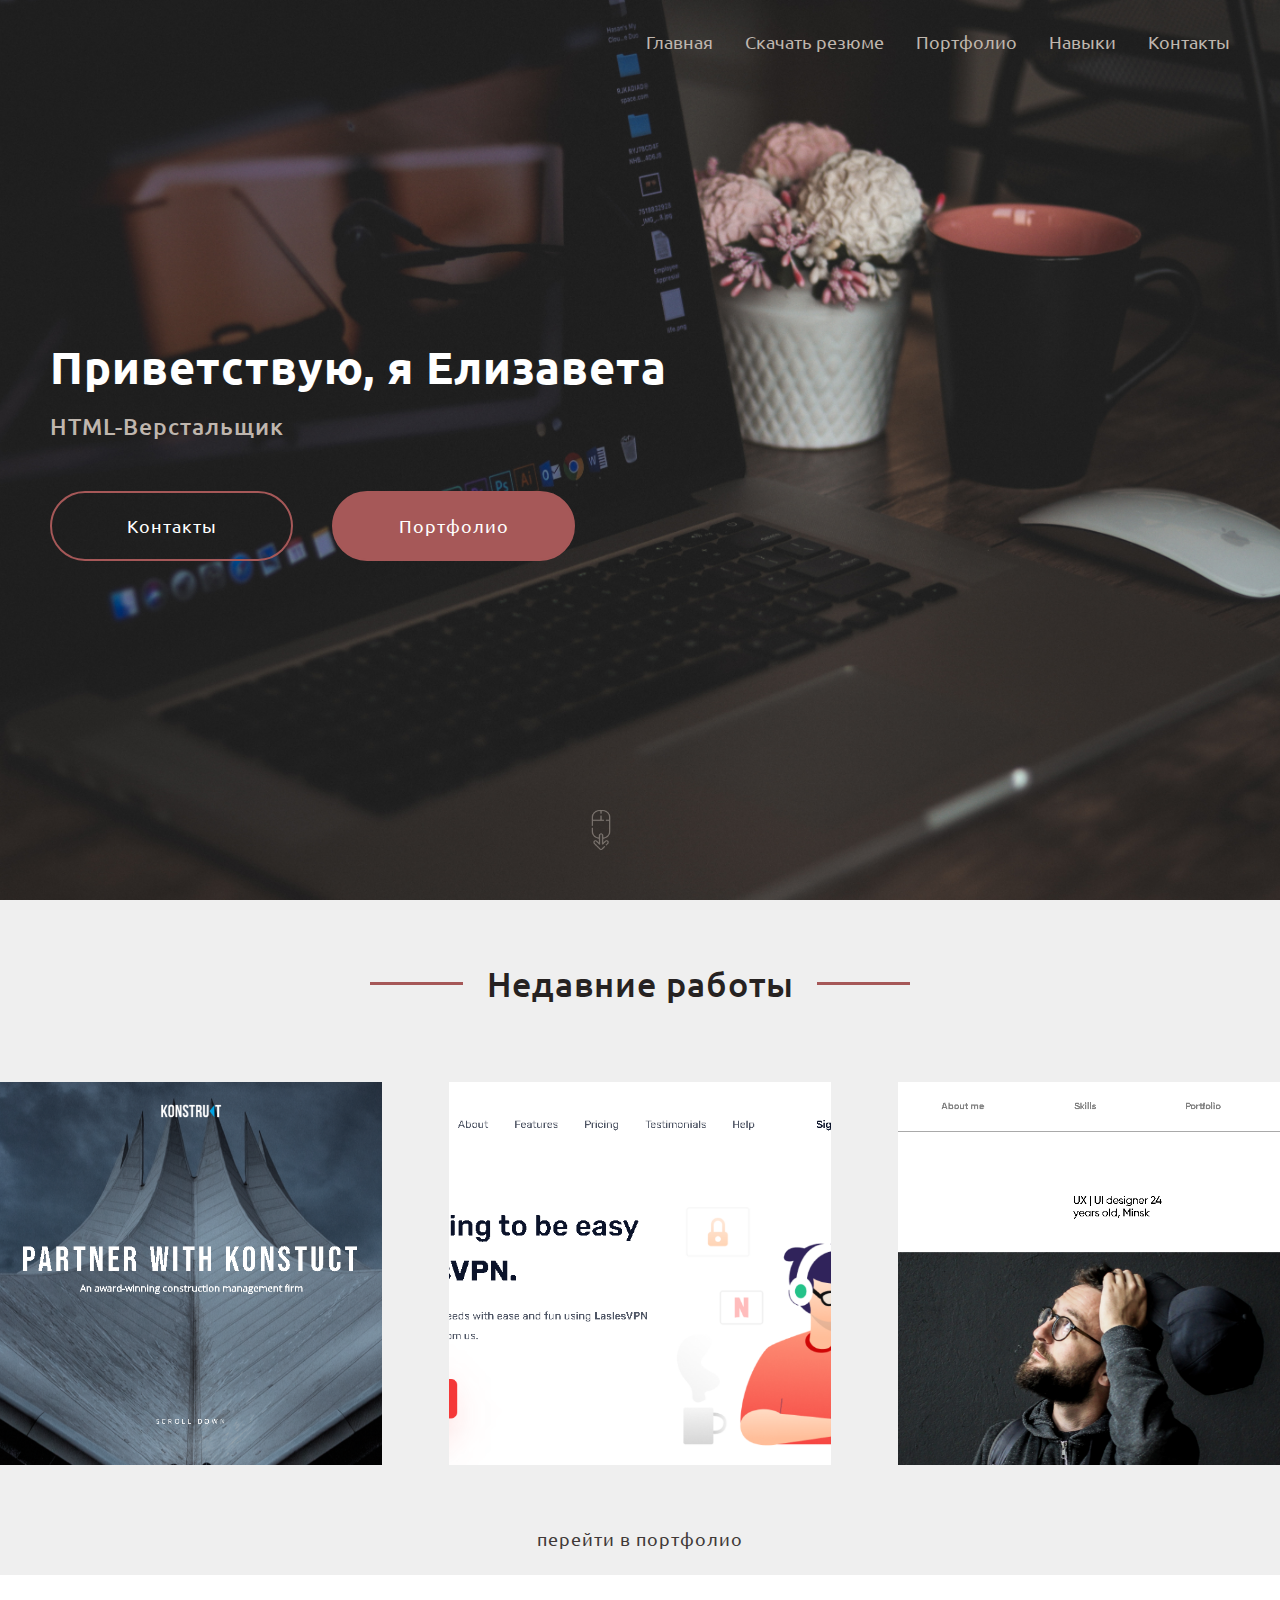
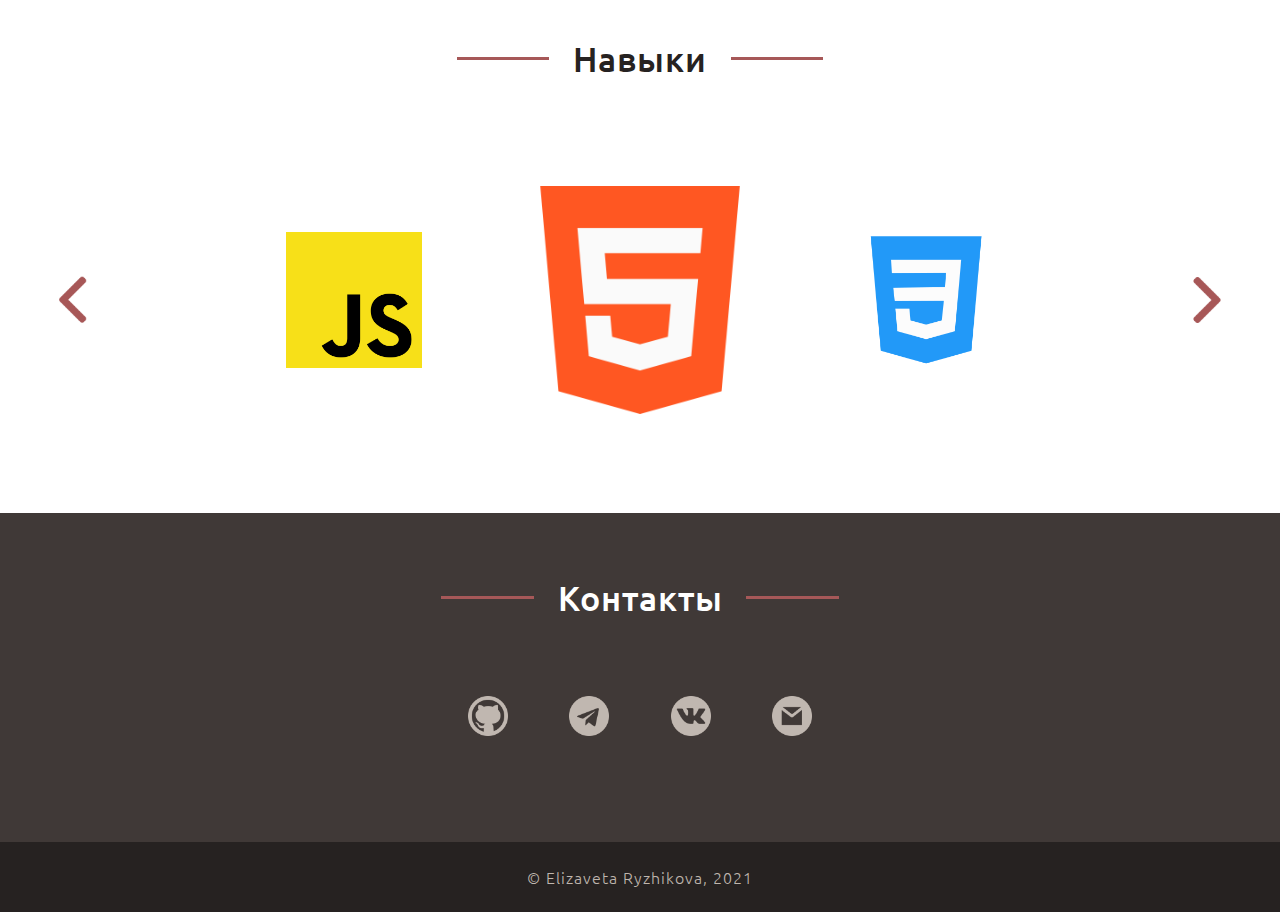
==== index.html @ 0649293a "Update index.html" ====
<!DOCTYPE html>
<html lang="en">

<head>
	<meta charset="UTF-8">
	<meta http-equiv="X-UA-Compatible" content="IE=edge">
	<meta name="viewport" content="width=device-width, initial-scale=1.0">

	<link rel="preconnect" href="https://fonts.googleapis.com">
	<link rel="preconnect" href="https://fonts.gstatic.com" crossorigin>
	<link href="https://fonts.googleapis.com/css2?family=Ubuntu:wght@300;400;500;700&display=swap" rel="stylesheet">
	<link rel="stylesheet" href="css/style.css">

	<title>Elizaveta Ryzhikova</title>
</head>

<body>

	<!-- header -->
	<header class="header">
		<div class="container">
			<div class="header__body">
				<div class="header__nav">
					<a href="#main" class="header__link">Главная</a>
					<a href="#" class="header__link">Скачать резюме</a>
					<a href="#" class="header__link">Портфолио</a>
					<a href="#skills" class="header__link">Навыки</a>
					<a href="#contact" class="header__link">Контакты</a>
				</div>
				<div class="header__burger">
					<span></span>
				</div>
			</div>
		</div>
	</header>

	<!-- main section -->
	<section class="main" id="main">
		<div class="container">
			<div class="main__body">
				<h1 class="main__title">Приветствую, я Елизавета</h1>
				<p class="main__subtitle">HTML-Верстальщик</p>
				<div class="main__buttons">
					<a href="#contact" class="main__contact-button main__button">Контакты</a>
					<a href="portfolio.html" class="main__portfolio-button main__button">Портфолио</a>
				</div>
				<a href="#works" class="main__scroll-down"><img src="img/icon/scroll.png" alt="scroll down"></a>
			</div>
		</div>
	</section>

	<!-- recent works -->
	<section class="works" id="works">
		<div class="works__body">
			<h2 class="works__title title">Недавние работы</h2>
			<div class="works__list">
				<a href="#" class="works__project"></a>
				<a href="#" class="works__project"></a>
				<a href="#" class="works__project"></a>
			</div>
			<a href="#" class="works__more">перейти в портфолио</a>
		</div>
	</section>

	<!-- my skills -->
	<section class="skills" id="skills">
		<div class="container">
			<div class="skills__body">
				<h2 class="skills__title title">Навыки</h2>
				<div class="skills__slider slider" id="slider">
					<img src="img/icon/arrow.png" alt="prev slide" class="slider__prev">
					<div class="slider__body">
						<img src="img/icon/js.png" class="slider__prev-slide">
						<img src="img/icon/html.png" class="slider__main-slide">
						<img src="img/icon/css.png" class="slider__next-slide">
					</div>
					<img src="img/icon/arrow.png" alt="next slide" class="slider__next">
				</div>
			</div>
		</div>
	</section>
	
	<!-- footer -->
	<footer class="footer">
		<!-- contact info -->
		<div class="footer__contact contact" id="contact">
			<div class="container">
				<div class="contact__body">
					<h2 class="contact__title title">Контакты</h2>
					<div class="contact__list">
						<a href="https://github.com/jelsey1967" class="contact__link"><img src="img/icon/github.png"
								alt="github"></a>
						<a href="#" class="contact__link"><img src="img/icon/telegram.png" alt="telegram"></a>
						<a href="https://vk.com/drunk.rabbit" class="contact__link"><img src="img/icon/vk-social-logotype.png"
								alt="vkontacte"></a>
						<a href="email: jelsey1967@gmail.com" class="contact__link"><img src="img/icon/gmail.png"
								alt="gmail"></a>
					</div>
				</div>
			</div>
		</div>
		<p class="footer__copyright">© Elizaveta Ryzhikova, 2021</p>
	</footer>

	<script src="script.js"></script>
</body>

</html>
---- css/style.css ----
*,
*::before,
*::after {
  margin: 0;
  padding: 0;
  text-decoration: none;
  list-style: none;
  border: none;
  outline: none;
  -webkit-box-sizing: border-box;
          box-sizing: border-box;
  font-family: "Ubuntu", sans-serif;
}

.container {
  max-width: 1180px;
  margin: 0 auto;
  height: 100%;
}

@media (max-width: 1190px) {
  .container {
    padding: 0 20px;
  }
}

.title {
  display: inline-block;
  color: #262221;
  font-weight: 500;
  font-size: calc(20px + 16 * ((100vw - 320px) / (1440 - 320)));
  letter-spacing: 1px;
  position: relative;
  height: 46px;
  margin-bottom: calc(40px + 40 * ((100vw - 320px) / (1440 - 320)));
}

.title::before {
  content: "";
  position: absolute;
  top: calc(13px + 8.5 * ((100vw - 320px) / (1440 - 320)));
  left: calc(-65px - 60 * ((100vw - 320px) / (1440 - 320)));
  width: calc(50px + 50 * ((100vw - 320px) / (1440 - 320)));
  height: 3px;
  background-color: #a65858;
}

.title::after {
  content: "";
  position: absolute;
  top: calc(13px + 8.5 * ((100vw - 320px) / (1440 - 320)));
  right: calc(-65px - 60 * ((100vw - 320px) / (1440 - 320)));
  width: calc(50px + 50 * ((100vw - 320px) / (1440 - 320)));
  height: 3px;
  background-color: #a65858;
}

.header {
  width: 100%;
  height: 84px;
  background-color: transparent;
  position: absolute;
  top: 0;
  left: 0;
  z-index: 10;
}

.header__body {
  width: 100%;
  height: 100%;
  display: -webkit-box;
  display: -ms-flexbox;
  display: flex;
  -webkit-box-pack: end;
      -ms-flex-pack: end;
          justify-content: flex-end;
  -webkit-box-align: center;
      -ms-flex-align: center;
          align-items: center;
}

.header__link {
  font-size: 18px;
  font-weight: 400;
  color: #bfb6ae;
  padding-bottom: 2px;
  -webkit-transition: all 0.2s ease;
  transition: all 0.2s ease;
}

.header__link:hover {
  color: #a65858;
  border-bottom: 1px solid #a65858;
}

.header__link + .header__link {
  margin-left: 28px;
}

.header__burger {
  display: none;
  cursor: pointer;
}

.header__burger.active::before {
  -webkit-transform: rotate(45deg);
          transform: rotate(45deg);
  top: 9px;
  background-color: #403937;
}

.header__burger.active::after {
  -webkit-transform: rotate(-45deg);
          transform: rotate(-45deg);
  bottom: 9px;
  background-color: #403937;
}

.header__burger.active span {
  -webkit-transform: scale(0);
          transform: scale(0);
  background-color: #403937;
}

@media (max-width: 767px) {
  body.lock {
    overflow: hidden;
  }
  .header__burger {
    display: block;
    position: relative;
    height: 20px;
    width: 30px;
    z-index: 4;
  }
  .header__burger::before,
  .header__burger::after {
    content: "";
    background-color: #fff;
    position: absolute;
    width: 100%;
    height: 2px;
    left: 0;
    -webkit-transition: all 0.5s ease 0s;
    transition: all 0.5s ease 0s;
  }
  .header__burger::before {
    top: 0;
  }
  .header__burger::after {
    bottom: 0;
  }
  .header__burger span {
    position: absolute;
    background-color: #fff;
    height: 2px;
    width: 100%;
    left: 0;
    top: 9px;
    -webkit-transition: all 0.5s ease 0s;
    transition: all 0.5s ease 0s;
  }
  .header__nav {
    display: -webkit-box;
    display: -ms-flexbox;
    display: flex;
    -webkit-box-orient: vertical;
    -webkit-box-direction: normal;
        -ms-flex-direction: column;
            flex-direction: column;
    -webkit-box-pack: center;
        -ms-flex-pack: center;
            justify-content: center;
    position: fixed;
    top: 0;
    right: -100%;
    width: 100%;
    height: 100%;
    overflow: auto;
    background-color: #efefef;
    padding: 70px 10px 20px 10px;
    -webkit-transition: all 1.2s;
    transition: all 1.2s;
  }
  .header__nav.active {
    right: 0;
  }
  .header__link + .header__link {
    margin-left: 0;
  }
  .header__link {
    color: #262221;
    font-size: 25px;
    margin: 0 0 40px 0;
  }
}

.main {
  background-image: url("../img/bg.jpg");
  background-size: cover;
  background-position: top;
  background-repeat: no-repeat;
  height: 100vh;
  z-index: 1;
}

.main__body {
  height: 100%;
  width: 100%;
  display: -webkit-box;
  display: -ms-flexbox;
  display: flex;
  -webkit-box-orient: vertical;
  -webkit-box-direction: normal;
      -ms-flex-direction: column;
          flex-direction: column;
  -webkit-box-pack: center;
      -ms-flex-pack: center;
          justify-content: center;
  position: relative;
}

.main__title {
  color: #fff;
  font-size: calc(30px + 18 * ((100vw - 320px) / (1440 - 320)));
  font-weight: 700;
  letter-spacing: 1px;
  margin-bottom: 16px;
}

.main__subtitle {
  color: #bfb6ae;
  font-size: calc(20px + 4 * ((100vw - 320px) / (1440 - 320)));
  font-weight: 500;
  letter-spacing: 1px;
  margin-bottom: 50px;
}

.main__buttons {
  display: -webkit-box;
  display: -ms-flexbox;
  display: flex;
}

@media (max-width: 425px) {
  .main__buttons {
    -webkit-box-orient: vertical;
    -webkit-box-direction: normal;
        -ms-flex-direction: column;
            flex-direction: column;
  }
}

.main__button {
  width: 243px;
  height: 70px;
  border-radius: 50px;
  border: 2px solid #a65858;
  display: -webkit-box;
  display: -ms-flexbox;
  display: flex;
  -webkit-box-align: center;
      -ms-flex-align: center;
          align-items: center;
  -webkit-box-pack: center;
      -ms-flex-pack: center;
          justify-content: center;
  font-size: 18px;
  font-weight: 400;
  letter-spacing: 1px;
  color: #fff;
  -webkit-transition: all 0.2s;
  transition: all 0.2s;
}

@media (max-width: 425px) {
  .main__button {
    width: 100%;
  }
}

.main__contact-button {
  margin-right: 39px;
}

.main__contact-button:hover {
  background-color: #a65858;
}

@media (max-width: 425px) {
  .main__contact-button {
    margin: 0 0 15px 0;
  }
}

.main__portfolio-button {
  background-color: #a65858;
}

.main__scroll-down {
  position: absolute;
  bottom: 50px;
  left: 45%;
  width: 40px;
  height: 40px;
  opacity: 0.5;
  -webkit-transition: opacity 0.2s;
  transition: opacity 0.2s;
}

.main__scroll-down:hover {
  opacity: 1;
}

.main__scroll-down img {
  width: 100%;
  height: 100%;
}

.works {
  background-color: #efefef;
  padding: 62px 0 22px 0;
}

.works__body {
  display: -webkit-box;
  display: -ms-flexbox;
  display: flex;
  -webkit-box-orient: vertical;
  -webkit-box-direction: normal;
      -ms-flex-direction: column;
          flex-direction: column;
  -webkit-box-align: center;
      -ms-flex-align: center;
          align-items: center;
}

.works__list {
  width: 100%;
  display: -webkit-box;
  display: -ms-flexbox;
  display: flex;
  -webkit-box-pack: justify;
      -ms-flex-pack: justify;
          justify-content: space-between;
  margin-bottom: 63px;
}

@media (max-width: 500px) {
  .works__list {
    -webkit-box-orient: vertical;
    -webkit-box-direction: normal;
        -ms-flex-direction: column;
            flex-direction: column;
    -webkit-box-align: center;
        -ms-flex-align: center;
            align-items: center;
    -webkit-box-pack: center;
        -ms-flex-pack: center;
            justify-content: center;
  }
}

.works__project {
  width: calc(230px + 200 * ((100vw - 768px) / (1440 - 768)));
  height: calc(230px + 200 * ((100vw - 768px) / (1440 - 768)));
  background-position: center;
  background-repeat: no-repeat;
  background-size: cover;
}

.works__project:nth-child(1) {
  background-image: url("../img/project1.png");
}

.works__project:nth-child(2) {
  background-image: url("../img/project2.png");
}

.works__project:nth-child(3) {
  background-image: url("../img/project3.png");
}

@media (max-width: 500px) {
  .works__project {
    width: 300px;
    height: 300px;
  }
  .works__project:not(:last-child) {
    margin: 0 0 20px 0;
  }
}

.works__more {
  color: #403937;
  font-size: 18px;
  font-weight: 400;
  letter-spacing: 1px;
  -webkit-transition: border 0.2s;
  transition: border 0.2s;
  padding-bottom: 2px;
  border-bottom: 1px solid transparent;
}

.works__more:hover {
  border-bottom: 1px solid #403937;
}

.skills {
  padding: 62px 0 70px 0;
}

.skills__body {
  width: 100%;
  height: 100%;
  display: -webkit-box;
  display: -ms-flexbox;
  display: flex;
  -webkit-box-orient: vertical;
  -webkit-box-direction: normal;
      -ms-flex-direction: column;
          flex-direction: column;
}

.skills__title {
  -ms-flex-item-align: center;
      -ms-grid-row-align: center;
      align-self: center;
}

.slider {
  width: 100%;
  height: calc(200px + 100 * ((100vw - 320px) / (1440 - 320)));
  display: -webkit-box;
  display: -ms-flexbox;
  display: flex;
  -webkit-box-pack: justify;
      -ms-flex-pack: justify;
          justify-content: space-between;
  -webkit-box-align: center;
      -ms-flex-align: center;
          align-items: center;
}

.slider__prev, .slider__next {
  width: calc(20px + 30 * ((100vw - 320px) / (1440 - 320)));
  height: calc(20px + 30 * ((100vw - 320px) / (1440 - 320)));
  cursor: pointer;
}

.slider__prev {
  -webkit-transform: rotate(-180deg);
          transform: rotate(-180deg);
}

.slider__body {
  width: 60%;
  height: 100%;
  display: -webkit-box;
  display: -ms-flexbox;
  display: flex;
  -webkit-box-pack: justify;
      -ms-flex-pack: justify;
          justify-content: space-between;
  -webkit-box-align: center;
      -ms-flex-align: center;
          align-items: center;
}

@media (max-width: 500px) {
  .slider__body {
    width: 100%;
    -webkit-box-pack: center;
        -ms-flex-pack: center;
            justify-content: center;
  }
}

.slider__prev-slide, .slider__next-slide {
  height: calc(50px + 100 * ((100vw - 320px) / (1440 - 320)));
  width: calc(50px + 100 * ((100vw - 320px) / (1440 - 320)));
}

.slider__main-slide {
  height: calc(100px + 150 * ((100vw - 320px) / (1440 - 320)));
  width: calc(100px + 150 * ((100vw - 320px) / (1440 - 320)));
  margin: 0 10px;
}

.footer__body {
  display: -webkit-box;
  display: -ms-flexbox;
  display: flex;
  -webkit-box-orient: vertical;
  -webkit-box-direction: normal;
      -ms-flex-direction: column;
          flex-direction: column;
}

.footer__copyright {
  background-color: #262221;
  width: 100%;
  height: 70px;
  display: -webkit-box;
  display: -ms-flexbox;
  display: flex;
  -webkit-box-align: center;
      -ms-flex-align: center;
          align-items: center;
  -webkit-box-pack: center;
      -ms-flex-pack: center;
          justify-content: center;
  color: #bfb6ae;
  font-size: 16px;
  font-weight: 300;
  letter-spacing: 1px;
}

.contact {
  background-color: #403937;
  padding: 63px 0 103px 0;
}

.contact__body {
  display: -webkit-box;
  display: -ms-flexbox;
  display: flex;
  -webkit-box-orient: vertical;
  -webkit-box-direction: normal;
      -ms-flex-direction: column;
          flex-direction: column;
  -webkit-box-align: center;
      -ms-flex-align: center;
          align-items: center;
}

.contact__title {
  color: #fff;
}

.contact__link {
  width: 40px;
  height: 40px;
}

.contact__link img {
  width: 40px;
  height: 40px;
  -webkit-transition: -webkit-filter 0.2s;
  transition: -webkit-filter 0.2s;
  transition: filter 0.2s;
  transition: filter 0.2s, -webkit-filter 0.2s;
}

.contact__link:hover img {
  -webkit-filter: brightness(120%);
          filter: brightness(120%);
}

.contact__link + .contact__link {
  margin-left: calc(30px + 32 * ((100vw - 320px) / (1440 - 320)));
}
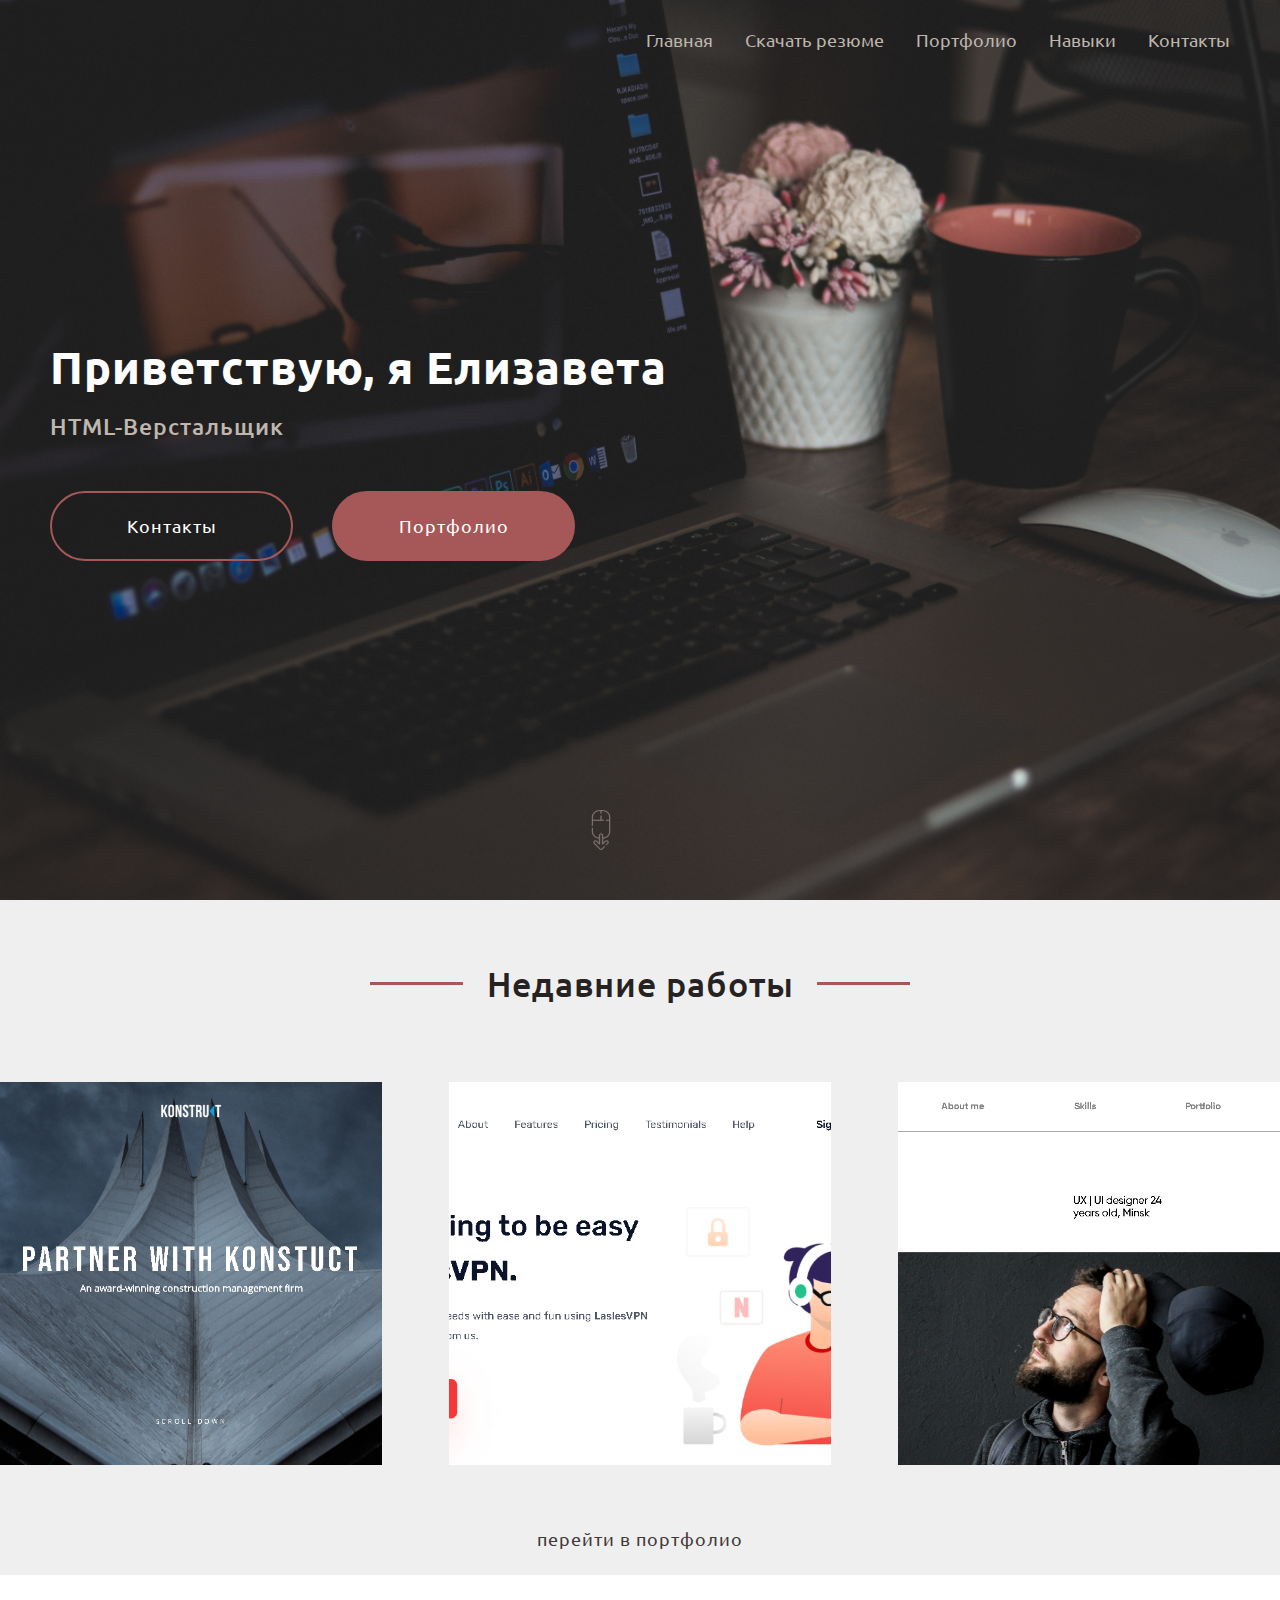
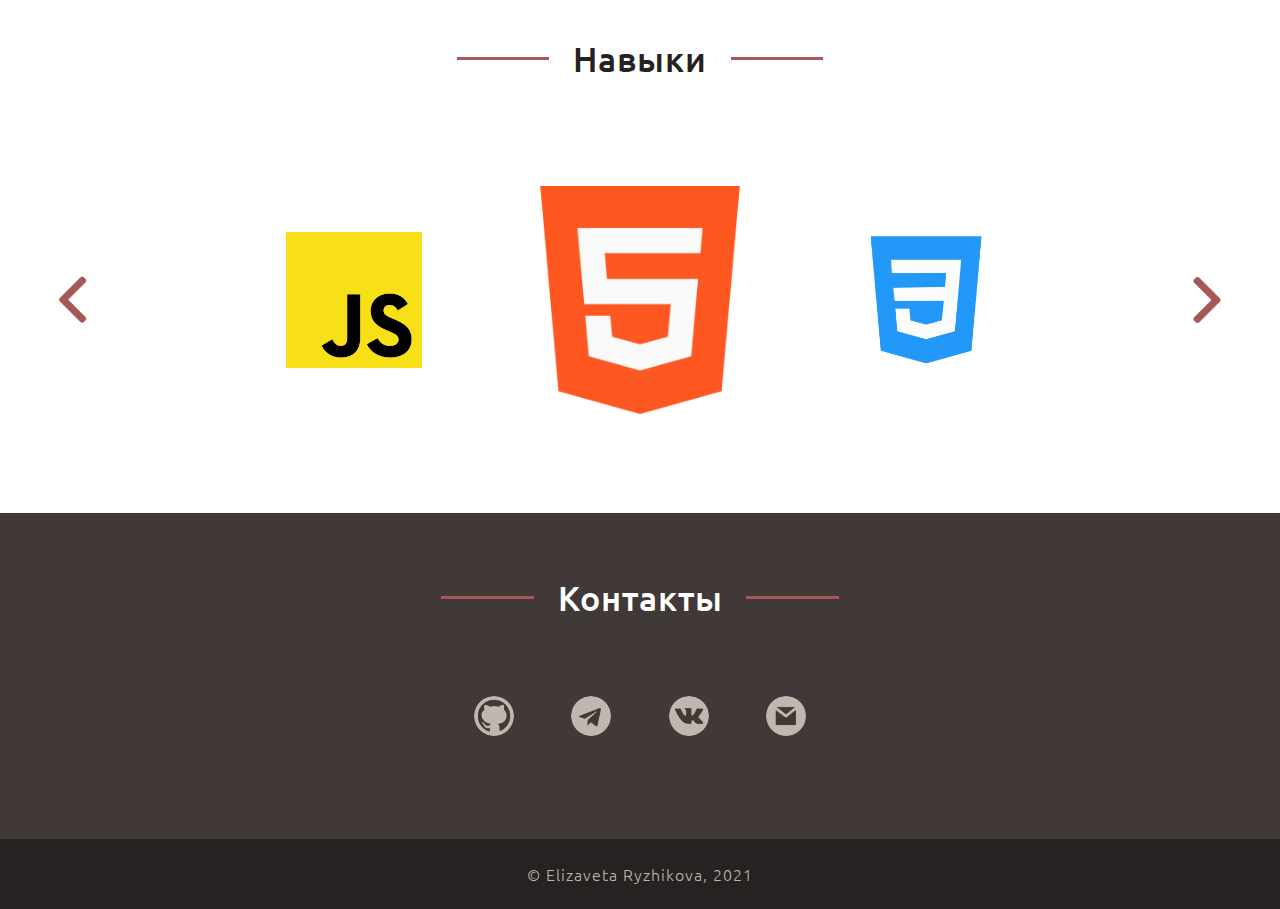
==== commit 49e8bec1: "update footer" ====
--- a/index.html
+++ b/index.html
@@ -21,9 +21,9 @@
 		<div class="container">
 			<div class="header__body">
 				<div class="header__nav">
-					<a href="#main" class="header__link">Главная</a>
+					<a href="index.html" class="header__link">Главная</a>
 					<a href="#" class="header__link">Скачать резюме</a>
-					<a href="#" class="header__link">Портфолио</a>
+					<a href="portfolio.html" class="header__link">Портфолио</a>
 					<a href="#skills" class="header__link">Навыки</a>
 					<a href="#contact" class="header__link">Контакты</a>
 				</div>
@@ -58,7 +58,7 @@
 				<a href="#" class="works__project"></a>
 				<a href="#" class="works__project"></a>
 			</div>
-			<a href="#" class="works__more">перейти в портфолио</a>
+			<a href="portfolio.html" class="works__more">перейти в портфолио</a>
 		</div>
 	</section>
 
@@ -79,7 +79,7 @@
 			</div>
 		</div>
 	</section>
-	
+
 	<!-- footer -->
 	<footer class="footer">
 		<!-- contact info -->
@@ -88,13 +88,13 @@
 				<div class="contact__body">
 					<h2 class="contact__title title">Контакты</h2>
 					<div class="contact__list">
-						<a href="https://github.com/jelsey1967" class="contact__link"><img src="img/icon/github.png"
-								alt="github"></a>
+						<a href="https://github.com/jelsey1967" class="contact__link"><img src="img/icon/github.png" alt="github"></a>
 						<a href="#" class="contact__link"><img src="img/icon/telegram.png" alt="telegram"></a>
-						<a href="https://vk.com/drunk.rabbit" class="contact__link"><img src="img/icon/vk-social-logotype.png"
-								alt="vkontacte"></a>
-						<a href="email: jelsey1967@gmail.com" class="contact__link"><img src="img/icon/gmail.png"
-								alt="gmail"></a>
+						<a href="https://vk.com/drunk.rabbit" class="contact__link"><img src="img/icon/vk-social-logotype.png" alt="vkontacte"></a>
+						<p class="contact__link gmail-link">
+							<span class="gmail">jelsey1967@gmail.com</span>
+							<img src="img/icon/gmail.png" alt="gmail">
+						</p>
 					</div>
 				</div>
 			</div>
@@ -102,7 +102,8 @@
 		<p class="footer__copyright">© Elizaveta Ryzhikova, 2021</p>
 	</footer>
 
+	<script src="slider.js"></script>
 	<script src="script.js"></script>
 </body>
 
-</html>
+</html>--- a/css/style.css
+++ b/css/style.css
@@ -57,7 +57,7 @@
 
 .header {
   width: 100%;
-  height: 84px;
+  height: 80px;
   background-color: transparent;
   position: absolute;
   top: 0;
@@ -196,7 +196,7 @@
 }
 
 .main {
-  background-image: url("../img/bg.jpg");
+  background-image: url(/img/bg.jpg);
   background-size: cover;
   background-position: top;
   background-repeat: no-repeat;
@@ -370,15 +370,15 @@
 }
 
 .works__project:nth-child(1) {
-  background-image: url("../img/project1.png");
+  background-image: url(/img/project1.png);
 }
 
 .works__project:nth-child(2) {
-  background-image: url("../img/project2.png");
+  background-image: url(/img/project2.png);
 }
 
 .works__project:nth-child(3) {
-  background-image: url("../img/project3.png");
+  background-image: url(/img/project3.png);
 }
 
 @media (max-width: 500px) {
@@ -538,18 +538,49 @@
   color: #fff;
 }
 
+.contact__list {
+  display: -webkit-box;
+  display: -ms-flexbox;
+  display: flex;
+  -webkit-box-pack: justify;
+      -ms-flex-pack: justify;
+          justify-content: space-between;
+}
+
+@media (max-width: 730px) {
+  .contact__list {
+    -webkit-box-orient: vertical;
+    -webkit-box-direction: normal;
+        -ms-flex-direction: column;
+            flex-direction: column;
+  }
+}
+
+@media (max-width: 500px) {
+  .contact__list {
+    -ms-flex-item-align: start;
+        align-self: flex-start;
+  }
+}
+
 .contact__link {
-  width: 40px;
-  height: 40px;
-}
-
-.contact__link img {
+  position: relative;
   width: 40px;
   height: 40px;
   -webkit-transition: -webkit-filter 0.2s;
   transition: -webkit-filter 0.2s;
   transition: filter 0.2s;
   transition: filter 0.2s, -webkit-filter 0.2s;
+  cursor: pointer;
+}
+
+.contact__link img {
+  width: 100%;
+  height: 100%;
+  border-radius: 50%;
+  background-color: #403937;
+  position: relative;
+  z-index: 2;
 }
 
 .contact__link:hover img {
@@ -560,3 +591,39 @@
 .contact__link + .contact__link {
   margin-left: calc(30px + 32 * ((100vw - 320px) / (1440 - 320)));
 }
+
+@media (max-width: 730px) {
+  .contact__link + .contact__link {
+    margin: 20px 0 0 0;
+  }
+}
+
+.contact .gmail {
+  content: "jelsey1967@gmail.com";
+  position: absolute;
+  display: -webkit-box;
+  display: -ms-flexbox;
+  display: flex;
+  -webkit-box-align: center;
+      -ms-flex-align: center;
+          align-items: center;
+  -webkit-box-pack: end;
+      -ms-flex-pack: end;
+          justify-content: flex-end;
+  top: 0;
+  left: 0;
+  width: 40px;
+  height: 40px;
+  padding-right: 10px;
+  border-radius: 50px;
+  z-index: 1;
+  background-color: #a65858;
+  color: #efefef;
+  overflow: hidden;
+  -webkit-transition: width 0.2s;
+  transition: width 0.2s;
+}
+
+.contact .gmail-active {
+  width: 250px;
+}
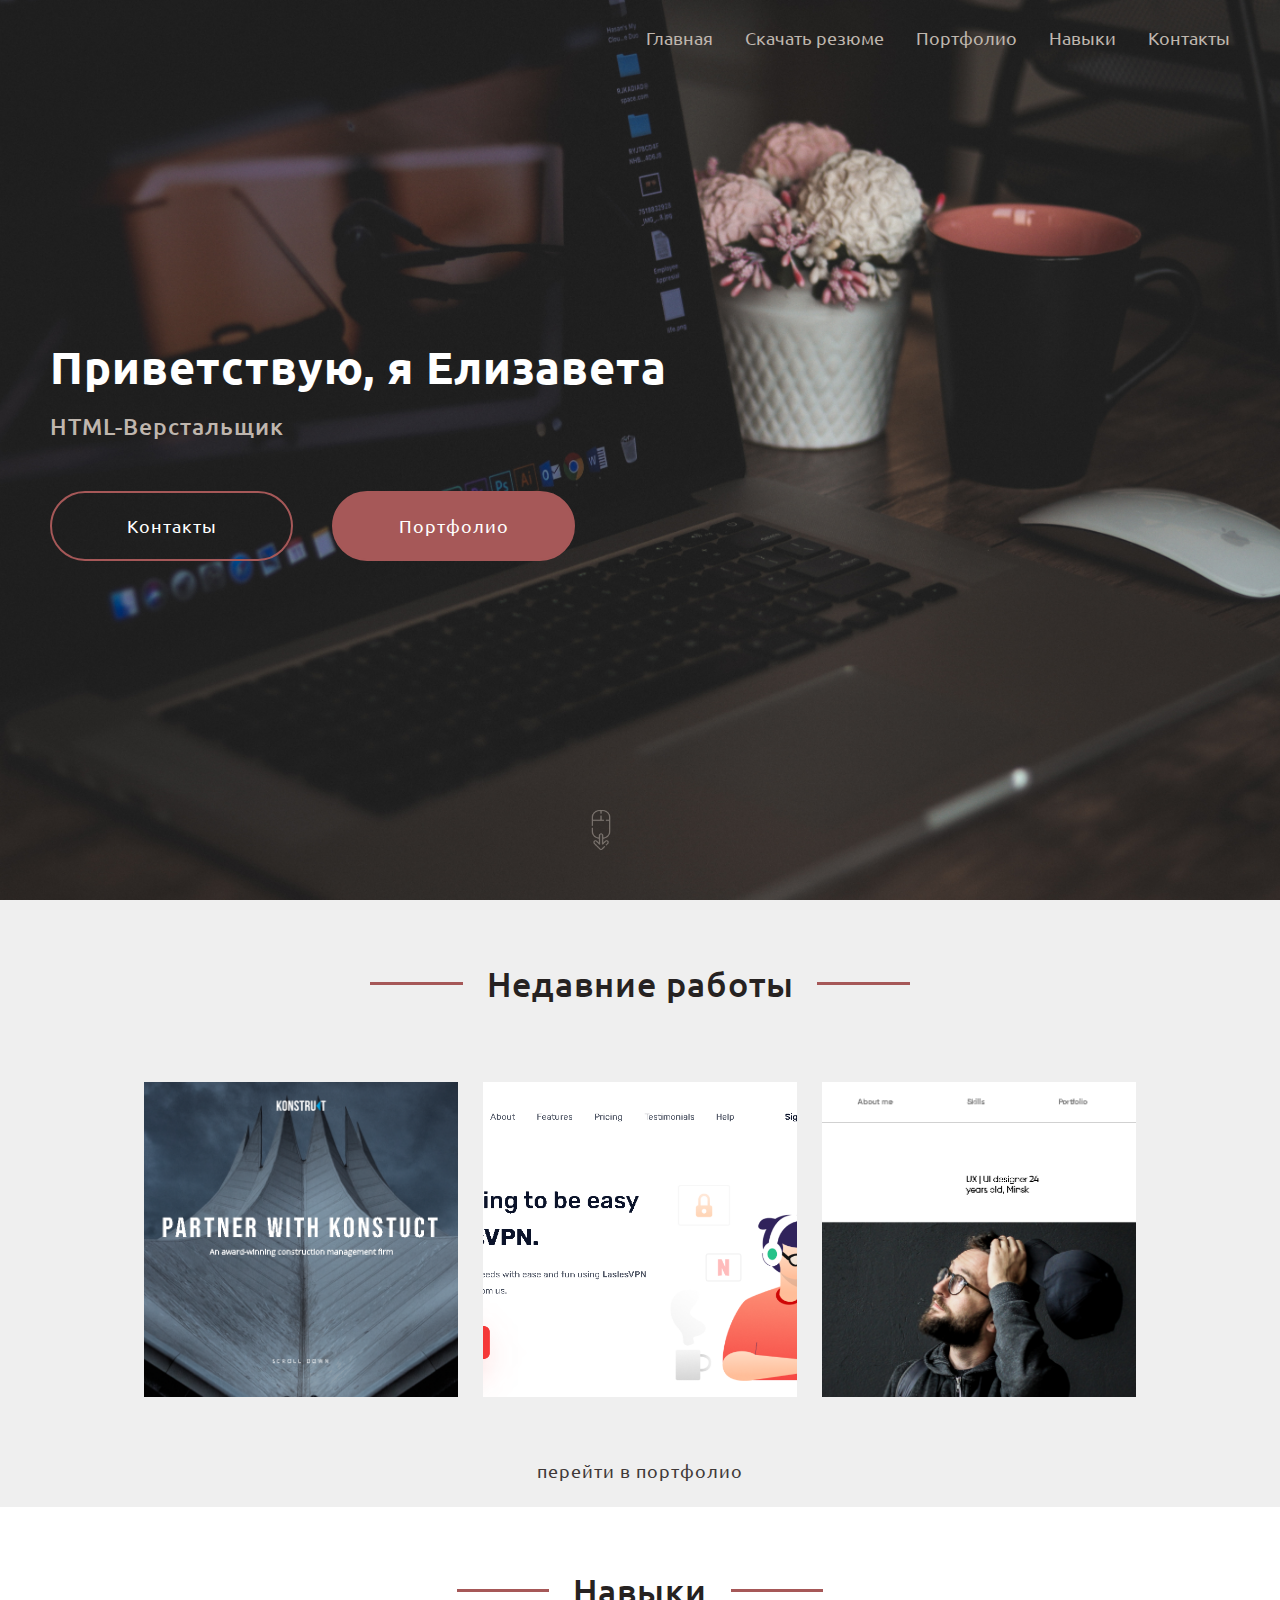
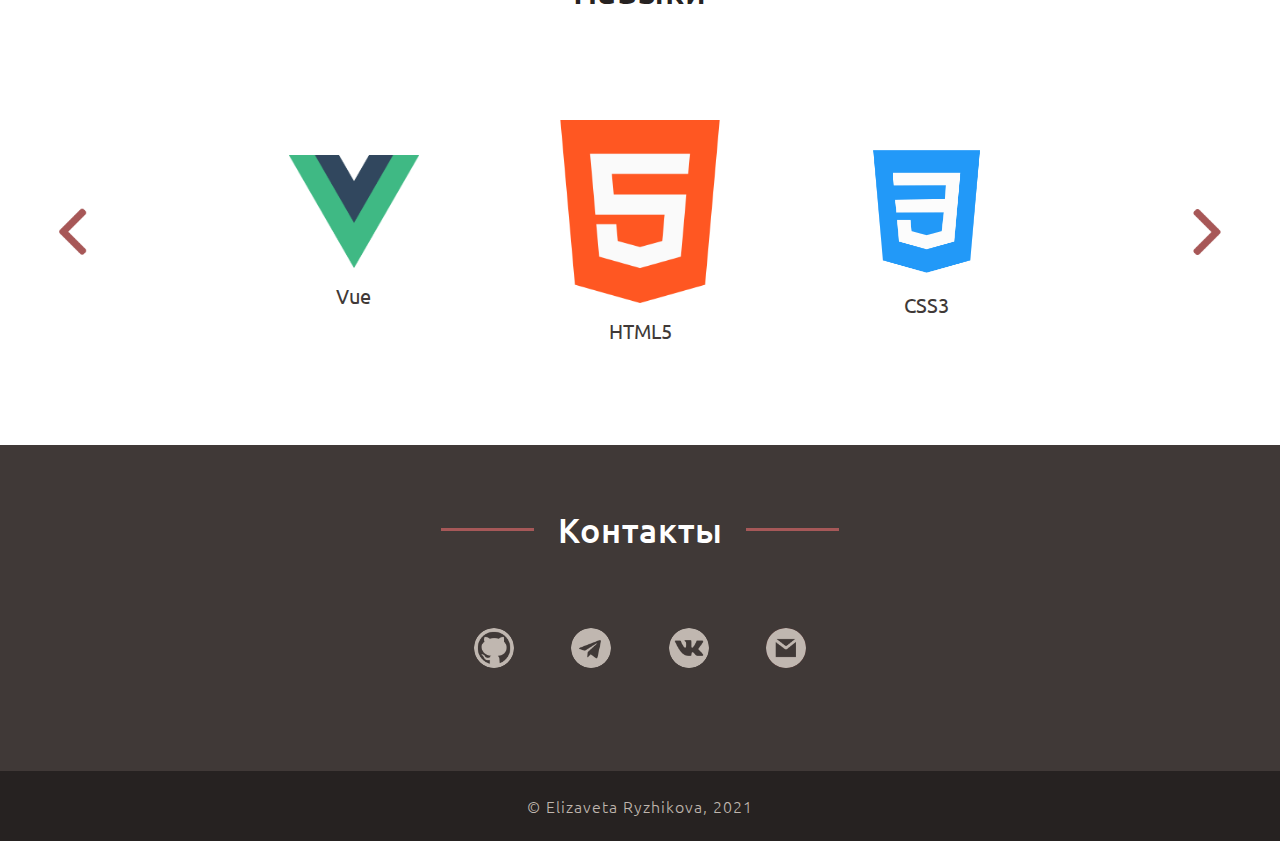
==== commit 9d27aa23: "update skills block" ====
--- a/index.html
+++ b/index.html
@@ -22,7 +22,7 @@
 			<div class="header__body">
 				<div class="header__nav">
 					<a href="index.html" class="header__link">Главная</a>
-					<a href="#" class="header__link">Скачать резюме</a>
+					<a href="Резюме.pdf" class="header__link" download="Резюме.pdf">Скачать резюме</a>
 					<a href="portfolio.html" class="header__link">Портфолио</a>
 					<a href="#skills" class="header__link">Навыки</a>
 					<a href="#contact" class="header__link">Контакты</a>
@@ -51,14 +51,16 @@
 
 	<!-- recent works -->
 	<section class="works" id="works">
-		<div class="works__body">
-			<h2 class="works__title title">Недавние работы</h2>
-			<div class="works__list">
-				<a href="#" class="works__project"></a>
-				<a href="#" class="works__project"></a>
-				<a href="#" class="works__project"></a>
+		<div class="container">
+			<div class="works__body">
+				<h2 class="works__title title">Недавние работы</h2>
+				<div class="works__list">
+					<a href="https://jelsey1967.github.io/Konstruct/" class="works__project" target="_blanck"></a>
+					<a href="https://jelsey1967.github.io/LaslesVPN/" class="works__project" target="_blanck"></a>
+					<a href="https://jelsey1967.github.io/DenisNovik/" class="works__project" target="_blanck"></a>
+				</div>
+				<a href="portfolio.html" class="works__more">перейти в портфолио</a>
 			</div>
-			<a href="portfolio.html" class="works__more">перейти в портфолио</a>
 		</div>
 	</section>
 
@@ -70,9 +72,9 @@
 				<div class="skills__slider slider" id="slider">
 					<img src="img/icon/arrow.png" alt="prev slide" class="slider__prev">
 					<div class="slider__body">
-						<img src="img/icon/js.png" class="slider__prev-slide">
-						<img src="img/icon/html.png" class="slider__main-slide">
-						<img src="img/icon/css.png" class="slider__next-slide">
+						<div class="slider__prev-slide"></div>
+						<div class="slider__main-slide"></div>
+						<div class="slider__next-slide"></div>
 					</div>
 					<img src="img/icon/arrow.png" alt="next slide" class="slider__next">
 				</div>
@@ -89,7 +91,7 @@
 					<h2 class="contact__title title">Контакты</h2>
 					<div class="contact__list">
 						<a href="https://github.com/jelsey1967" class="contact__link"><img src="img/icon/github.png" alt="github"></a>
-						<a href="#" class="contact__link"><img src="img/icon/telegram.png" alt="telegram"></a>
+						<a href="https://t.me/Jelsey1967" class="contact__link"><img src="img/icon/telegram.png" alt="telegram"></a>
 						<a href="https://vk.com/drunk.rabbit" class="contact__link"><img src="img/icon/vk-social-logotype.png" alt="vkontacte"></a>
 						<p class="contact__link gmail-link">
 							<span class="gmail">jelsey1967@gmail.com</span>
--- a/css/style.css
+++ b/css/style.css
@@ -57,7 +57,7 @@
 
 .header {
   width: 100%;
-  height: 80px;
+  height: calc(50px + 30 * ((100vw - 320px) / (1440 - 320)));
   background-color: transparent;
   position: absolute;
   top: 0;
@@ -179,8 +179,8 @@
     overflow: auto;
     background-color: #efefef;
     padding: 70px 10px 20px 10px;
-    -webkit-transition: all 1.2s;
-    transition: all 1.2s;
+    -webkit-transition: all 1s;
+    transition: all 1s;
   }
   .header__nav.active {
     right: 0;
@@ -340,9 +340,9 @@
   display: -webkit-box;
   display: -ms-flexbox;
   display: flex;
-  -webkit-box-pack: justify;
-      -ms-flex-pack: justify;
-          justify-content: space-between;
+  -webkit-box-pack: center;
+      -ms-flex-pack: center;
+          justify-content: center;
   margin-bottom: 63px;
 }
 
@@ -362,8 +362,8 @@
 }
 
 .works__project {
-  width: calc(230px + 200 * ((100vw - 768px) / (1440 - 768)));
-  height: calc(230px + 200 * ((100vw - 768px) / (1440 - 768)));
+  width: calc(200px + 150 * ((100vw - 768px) / (1440 - 768)));
+  height: calc(200px + 150 * ((100vw - 768px) / (1440 - 768)));
   background-position: center;
   background-repeat: no-repeat;
   background-size: cover;
@@ -389,6 +389,10 @@
   .works__project:not(:last-child) {
     margin: 0 0 20px 0;
   }
+}
+
+.works__project:not(:last-child) {
+  margin: 0 25px 0 0;
 }
 
 .works__more {
@@ -479,12 +483,62 @@
 .slider__prev-slide, .slider__next-slide {
   height: calc(50px + 100 * ((100vw - 320px) / (1440 - 320)));
   width: calc(50px + 100 * ((100vw - 320px) / (1440 - 320)));
+  display: -webkit-box;
+  display: -ms-flexbox;
+  display: flex;
+  -webkit-box-orient: vertical;
+  -webkit-box-direction: normal;
+      -ms-flex-direction: column;
+          flex-direction: column;
+  -webkit-box-align: center;
+      -ms-flex-align: center;
+          align-items: center;
+  -webkit-box-pack: center;
+      -ms-flex-pack: center;
+          justify-content: center;
+}
+
+.slider__prev-slide img, .slider__next-slide img {
+  width: calc(45px + 100 * ((100vw - 320px) / (1440 - 320)));
+  height: calc(45px + 100 * ((100vw - 320px) / (1440 - 320)));
+}
+
+.slider__prev-slide p, .slider__next-slide p {
+  color: #403937;
+  font-size: 20px;
+  font-weight: 400;
+  margin-top: 15px;
 }
 
 .slider__main-slide {
   height: calc(100px + 150 * ((100vw - 320px) / (1440 - 320)));
   width: calc(100px + 150 * ((100vw - 320px) / (1440 - 320)));
+  display: -webkit-box;
+  display: -ms-flexbox;
+  display: flex;
+  -webkit-box-orient: vertical;
+  -webkit-box-direction: normal;
+      -ms-flex-direction: column;
+          flex-direction: column;
+  -webkit-box-align: center;
+      -ms-flex-align: center;
+          align-items: center;
+  -webkit-box-pack: center;
+      -ms-flex-pack: center;
+          justify-content: center;
   margin: 0 10px;
+}
+
+.slider__main-slide img {
+  width: calc(80px + 120 * ((100vw - 320px) / (1440 - 320)));
+  height: calc(80px + 120 * ((100vw - 320px) / (1440 - 320)));
+}
+
+.slider__main-slide p {
+  color: #403937;
+  font-size: 20px;
+  font-weight: 400;
+  margin-top: 15px;
 }
 
 .footer__body {
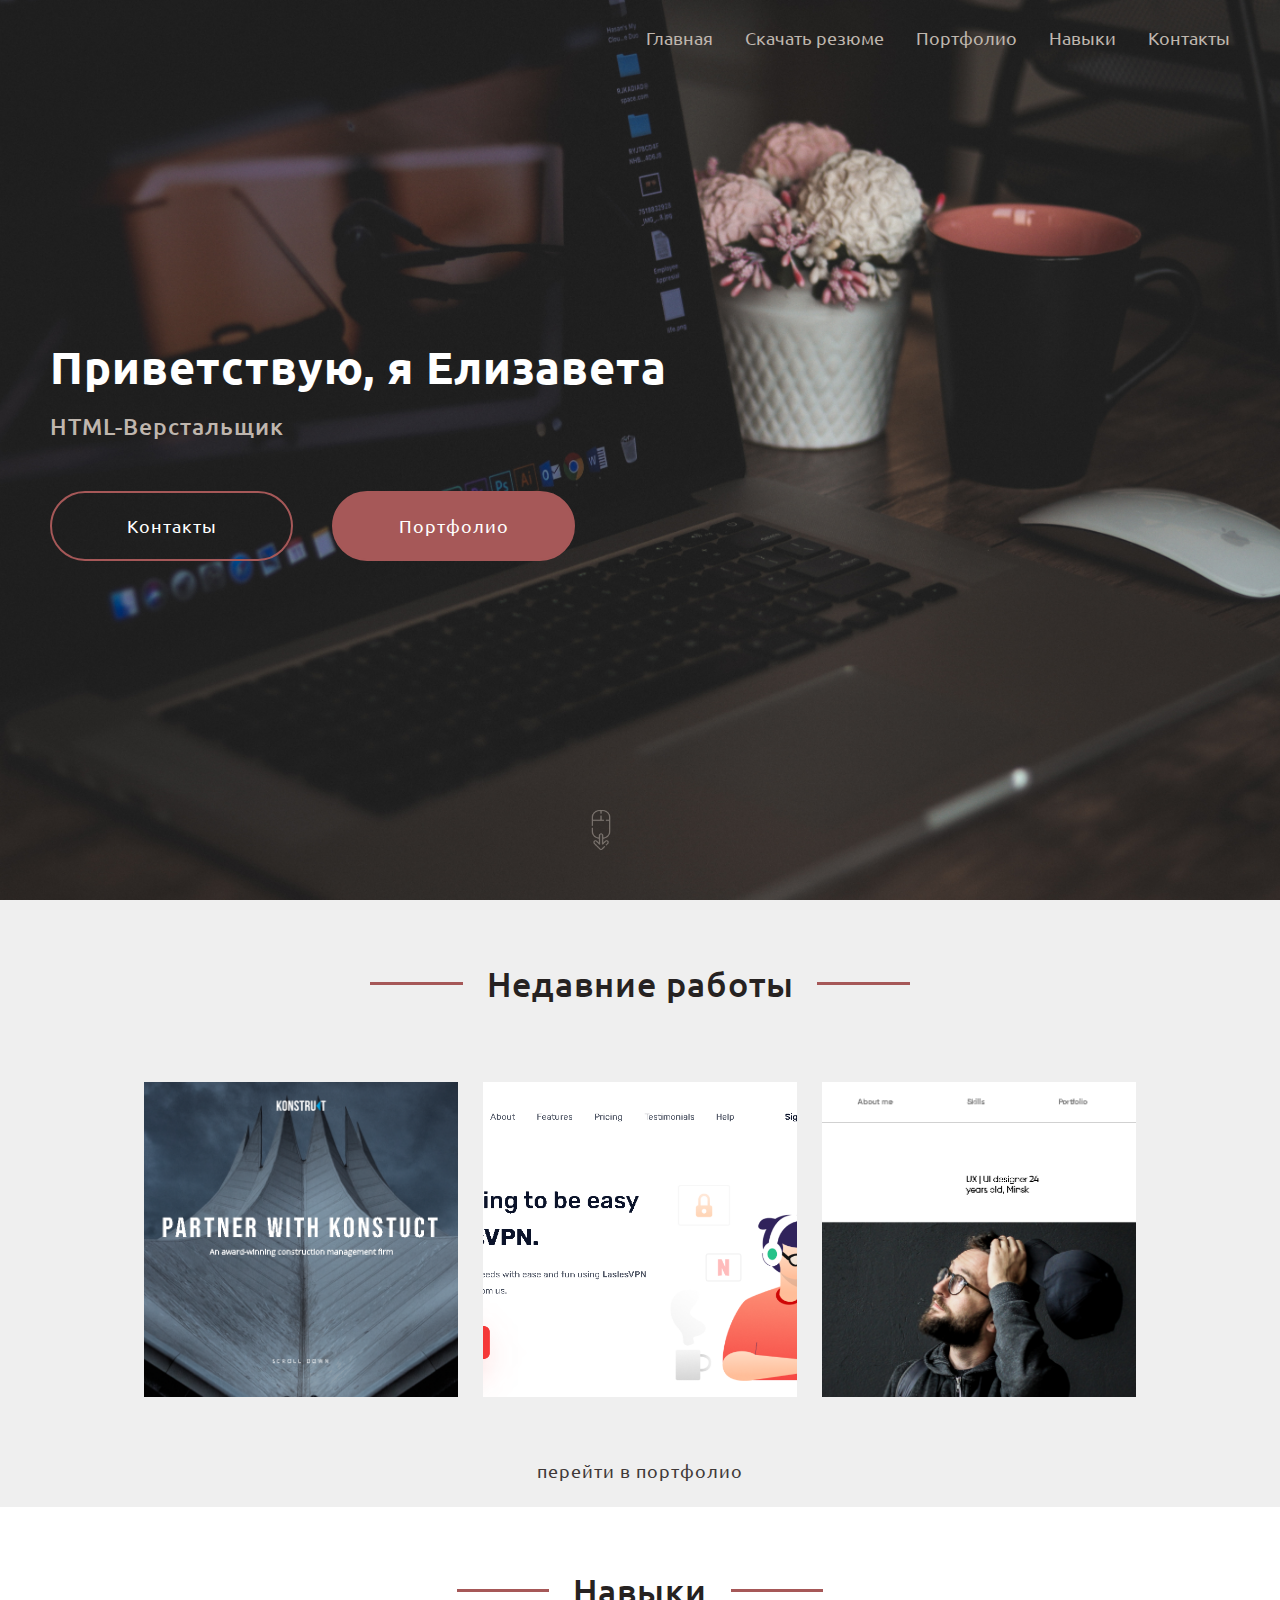
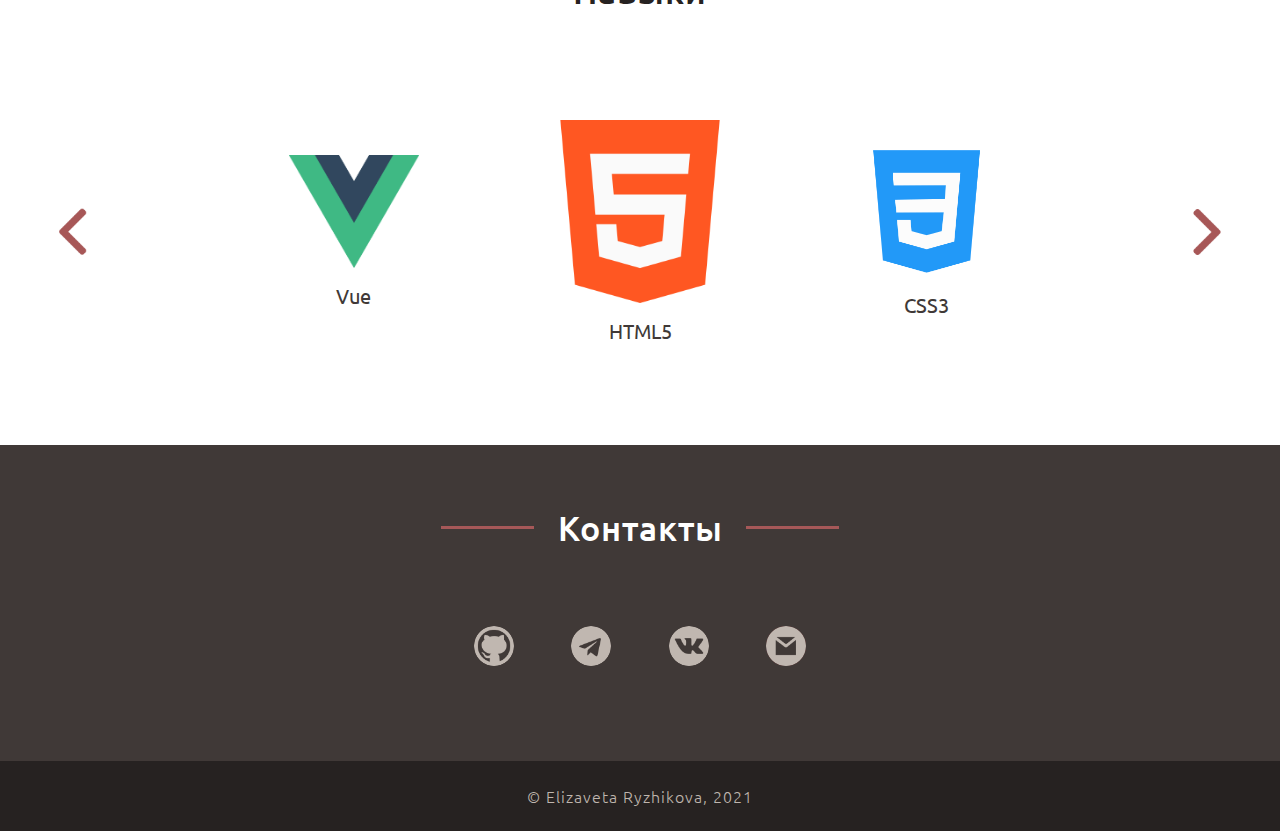
==== commit 4bbccdd0: "fixed" ====
--- a/index.html
+++ b/index.html
@@ -10,6 +10,12 @@
 	<link rel="preconnect" href="https://fonts.gstatic.com" crossorigin>
 	<link href="https://fonts.googleapis.com/css2?family=Ubuntu:wght@300;400;500;700&display=swap" rel="stylesheet">
 	<link rel="stylesheet" href="css/style.css">
+	<link rel="shortcut icon" href="img/icon/icon.ico" type="image/x-icon">
+	
+	<meta property="og:title" content="Елизавета Рыжикова">
+	<meta property="og:url" content="https://jelsey1967.github.io/portfolio/">
+	<meta property="og:description" content="Личный сайт и портфолио">
+	<meta property="og:image" content="img/bg.png">
 
 	<title>Elizaveta Ryzhikova</title>
 </head>
@@ -94,7 +100,7 @@
 						<a href="https://t.me/Jelsey1967" class="contact__link"><img src="img/icon/telegram.png" alt="telegram"></a>
 						<a href="https://vk.com/drunk.rabbit" class="contact__link"><img src="img/icon/vk-social-logotype.png" alt="vkontacte"></a>
 						<p class="contact__link gmail-link">
-							<span class="gmail">jelsey1967@gmail.com</span>
+							<span class="gmail">elizaveta.ryzikova@gmail.com</span>
 							<img src="img/icon/gmail.png" alt="gmail">
 						</p>
 					</div>
--- a/css/style.css
+++ b/css/style.css
@@ -196,7 +196,7 @@
 }
 
 .main {
-  background-image: url(/img/bg.jpg);
+  background-image: url("../img/bg.jpg");
   background-size: cover;
   background-position: top;
   background-repeat: no-repeat;
@@ -370,15 +370,15 @@
 }
 
 .works__project:nth-child(1) {
-  background-image: url(/img/project1.png);
+  background-image: url("../img/project1.png");
 }
 
 .works__project:nth-child(2) {
-  background-image: url(/img/project2.png);
+  background-image: url("../img/project2.png");
 }
 
 .works__project:nth-child(3) {
-  background-image: url(/img/project3.png);
+  background-image: url("../img/project3.png");
 }
 
 @media (max-width: 500px) {
@@ -386,13 +386,16 @@
     width: 300px;
     height: 300px;
   }
+}
+
+.works__project:not(:last-child) {
+  margin: 0 25px 0 0;
+}
+
+@media (max-width: 500px) {
   .works__project:not(:last-child) {
     margin: 0 0 20px 0;
   }
-}
-
-.works__project:not(:last-child) {
-  margin: 0 25px 0 0;
 }
 
 .works__more {
@@ -572,7 +575,8 @@
 
 .contact {
   background-color: #403937;
-  padding: 63px 0 103px 0;
+  padding-top: calc(50px + 13 * ((100vw - 320px) / (1440 - 320)));
+  padding-bottom: calc(50px + 53 * ((100vw - 320px) / (1440 - 320)));
 }
 
 .contact__body {
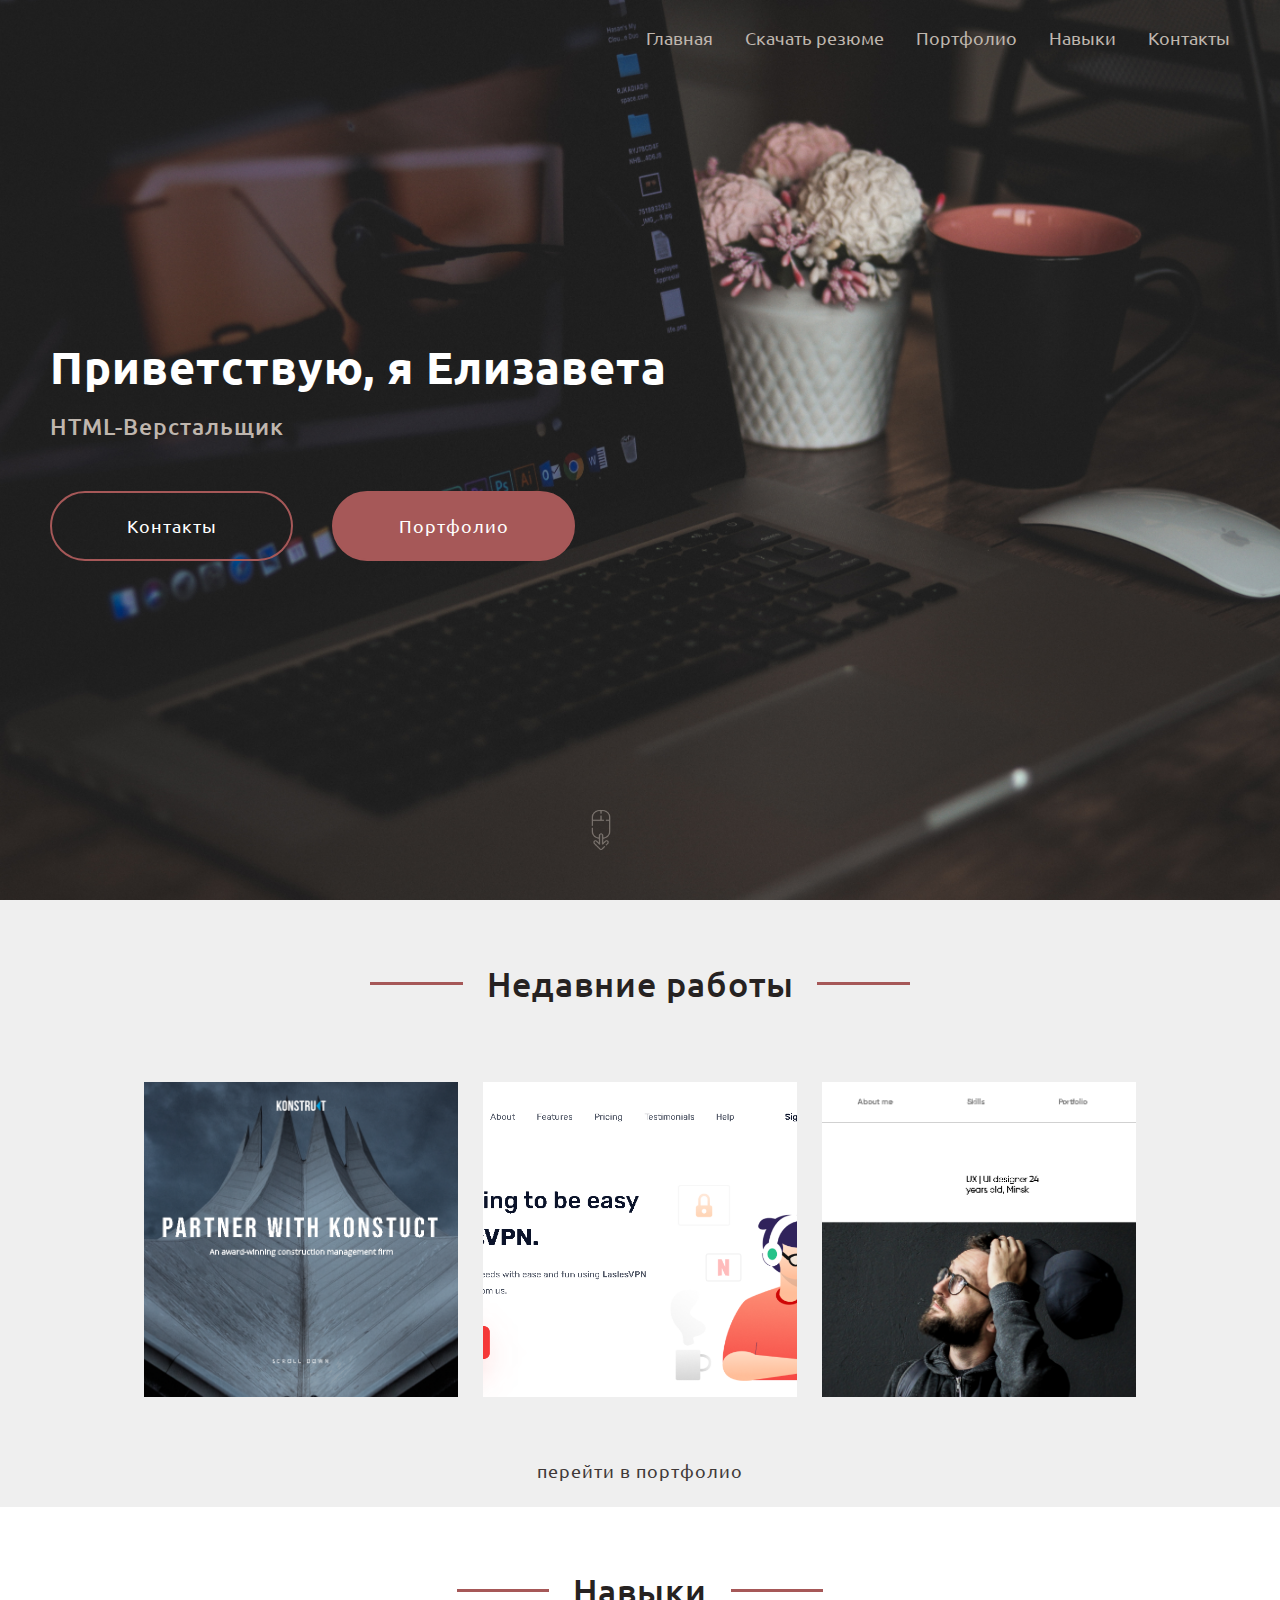
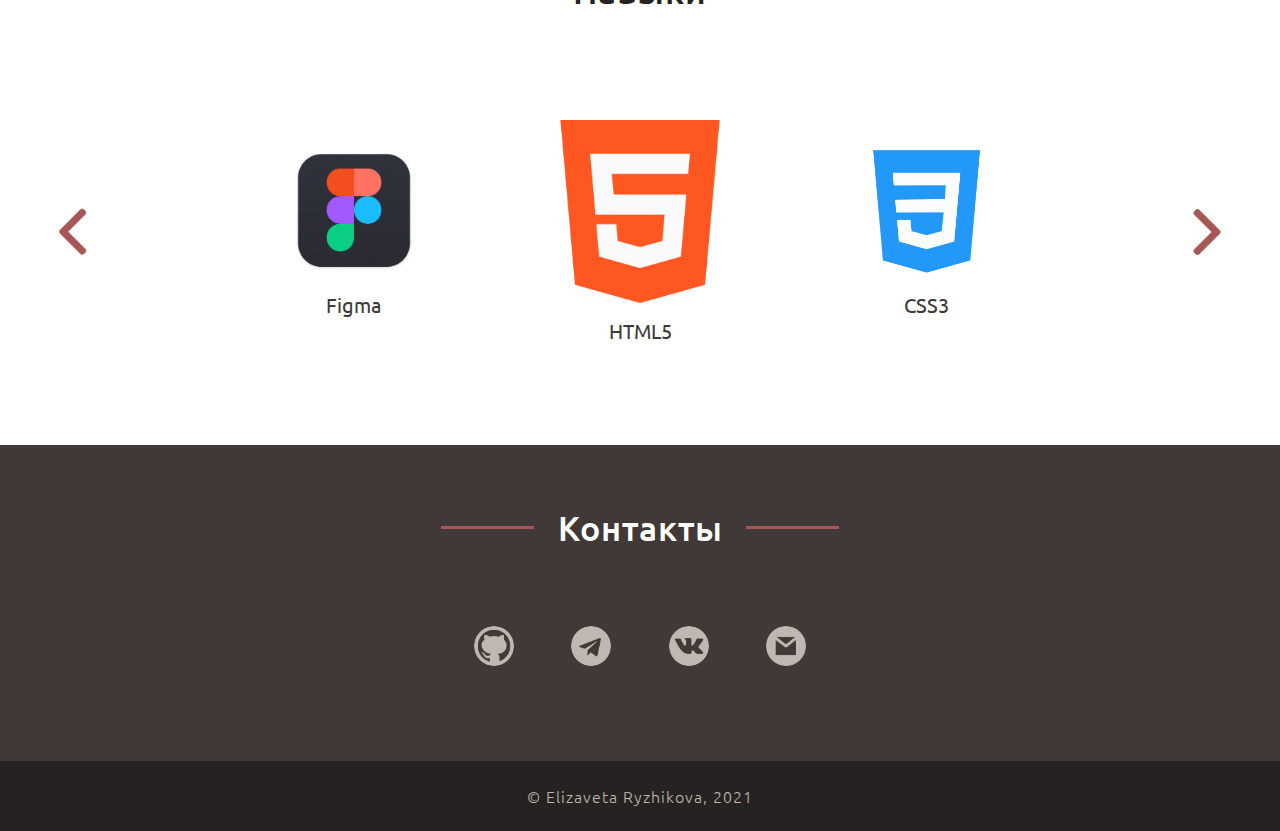
==== commit cae69154: "update3" ====
--- a/index.html
+++ b/index.html
@@ -16,6 +16,8 @@
 	<meta property="og:url" content="https://jelsey1967.github.io/portfolio/">
 	<meta property="og:description" content="Личный сайт и портфолио">
 	<meta property="og:image" content="img/bg.png">
+
+	<script src="https://ajax.googleapis.com/ajax/libs/jquery/3.6.0/jquery.min.js"></script>
 
 	<title>Elizaveta Ryzhikova</title>
 </head>
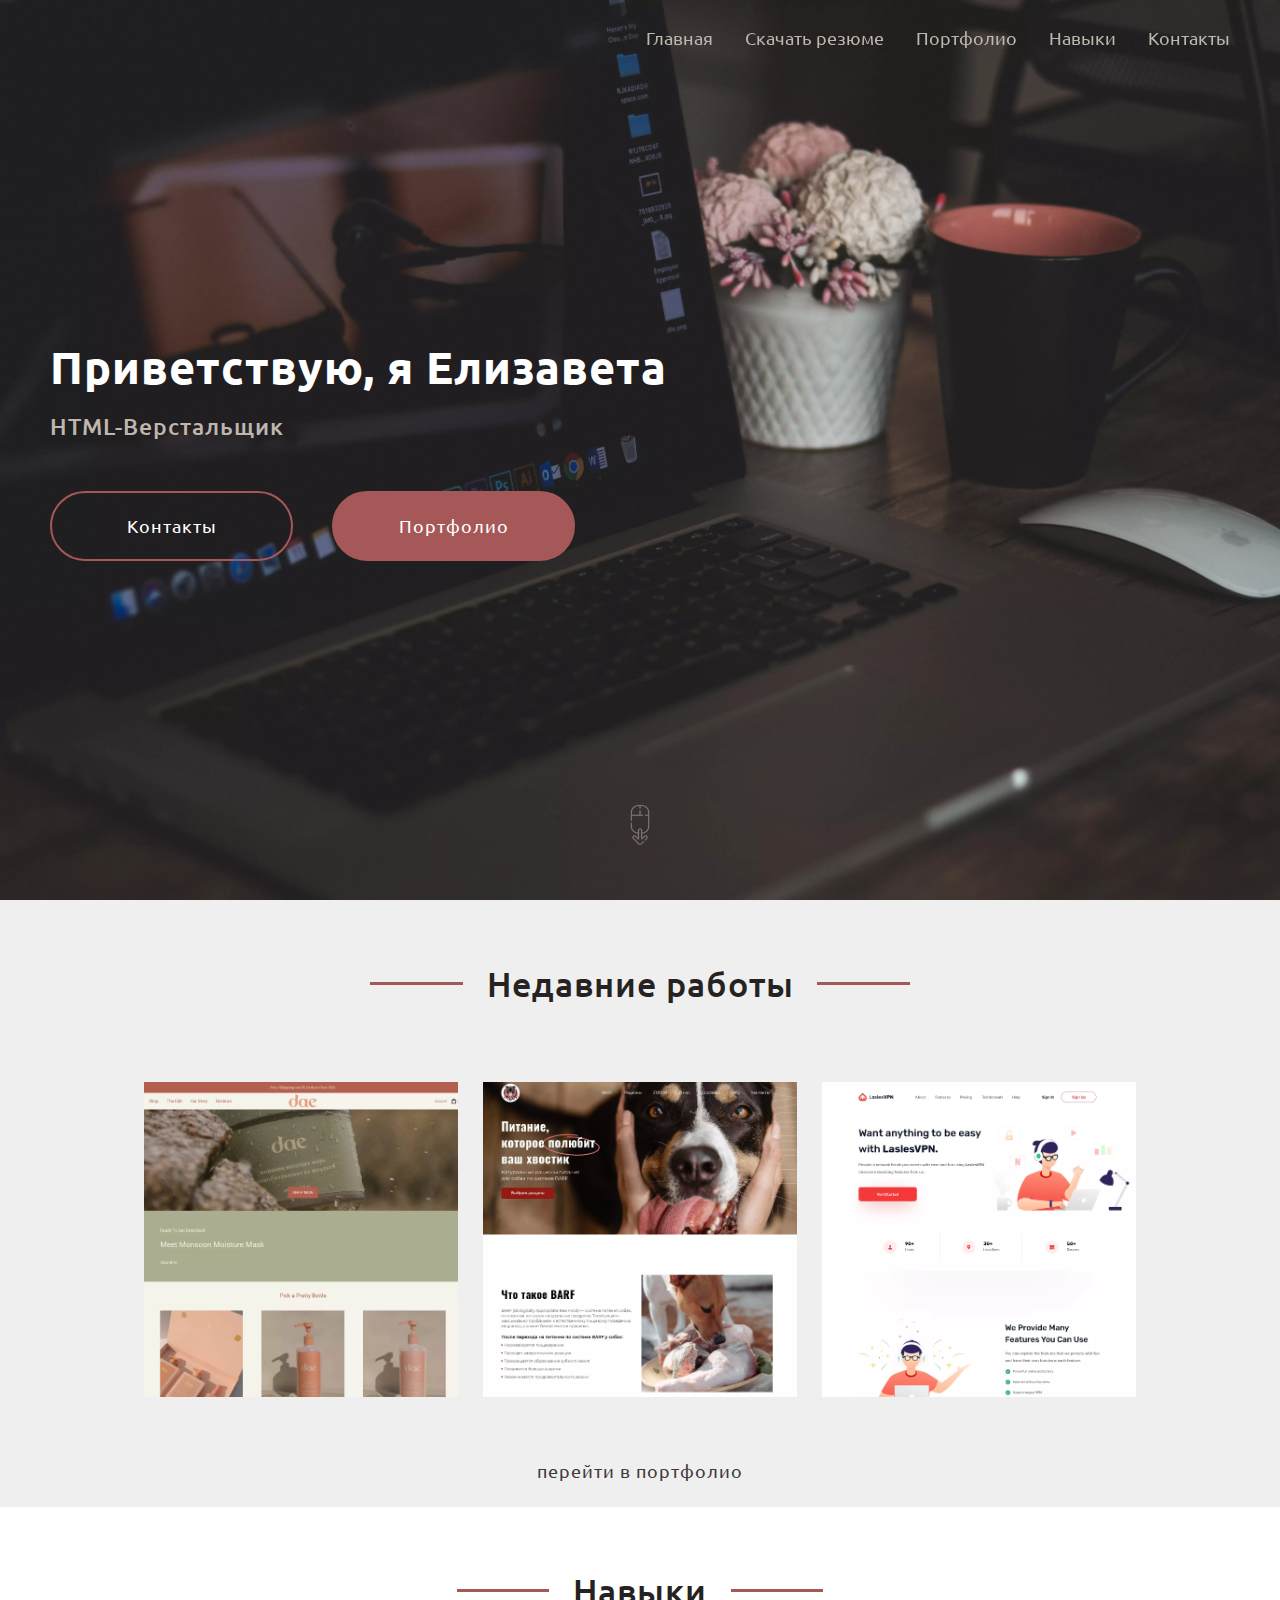
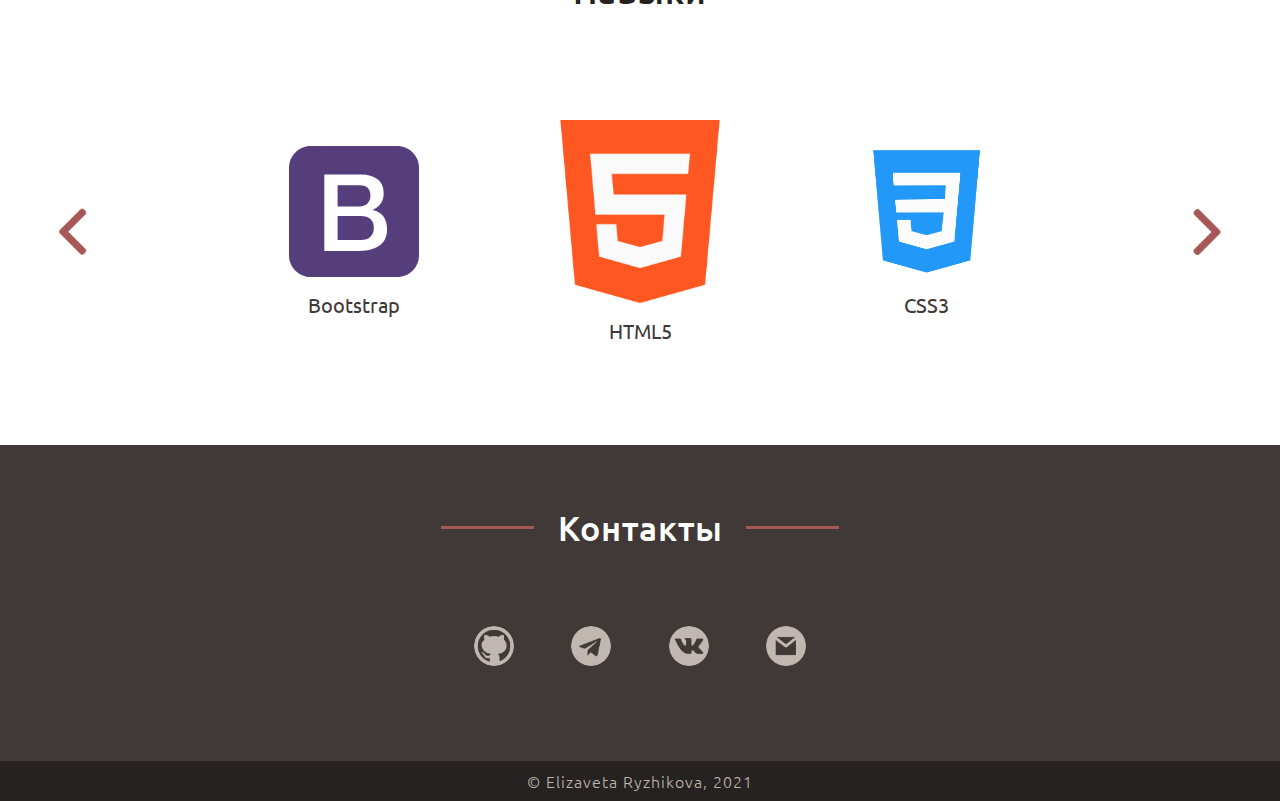
==== commit ee7947f8: "btn anim" ====
--- a/index.html
+++ b/index.html
@@ -50,7 +50,7 @@
 				<p class="main__subtitle">HTML-Верстальщик</p>
 				<div class="main__buttons">
 					<a href="#contact" class="main__contact-button main__button">Контакты</a>
-					<a href="portfolio.html" class="main__portfolio-button main__button">Портфолио</a>
+					<a href="portfolio.html" class="main__portfolio-button main__button"><span>Портфолио</span></a>
 				</div>
 				<a href="#works" class="main__scroll-down"><img src="img/icon/scroll.png" alt="scroll down"></a>
 			</div>
--- a/css/style.css
+++ b/css/style.css
@@ -59,10 +59,12 @@
   width: 100%;
   height: calc(50px + 30 * ((100vw - 320px) / (1440 - 320)));
   background-color: transparent;
-  position: absolute;
+  position: fixed;
   top: 0;
   left: 0;
-  z-index: 10;
+  z-index: 13;
+  -webkit-transition: all 0.2s;
+  transition: all 0.2s;
 }
 
 .header__body {
@@ -120,6 +122,11 @@
   -webkit-transform: scale(0);
           transform: scale(0);
   background-color: #403937;
+}
+
+.header.scrolled {
+  background-color: #403937;
+  height: calc(40px + 20 * ((100vw - 320px) / (1440 - 320)));
 }
 
 @media (max-width: 767px) {
@@ -196,11 +203,12 @@
 }
 
 .main {
-  background-image: url("../img/bg.jpg");
+  background-image: url("../img/bg.webp");
   background-size: cover;
   background-position: top;
   background-repeat: no-repeat;
   height: 100vh;
+  min-height: 570px;
   z-index: 1;
 }
 
@@ -295,17 +303,48 @@
 
 .main__portfolio-button {
   background-color: #a65858;
+  overflow: hidden;
+  position: relative;
+}
+
+.main__portfolio-button span {
+  z-index: 10;
+}
+
+.main__portfolio-button:after {
+  background: #fff;
+  content: "";
+  height: 155px;
+  left: -75px;
+  opacity: 0.2;
+  position: absolute;
+  top: -50px;
+  -webkit-transform: rotate(35deg);
+          transform: rotate(35deg);
+  -webkit-transition: all 550ms cubic-bezier(0.19, 1, 0.22, 1);
+  transition: all 550ms cubic-bezier(0.19, 1, 0.22, 1);
+  width: 50px;
+  z-index: 5;
+}
+
+.main__portfolio-button:hover:after {
+  left: 120%;
+  -webkit-transition: all 550ms cubic-bezier(0.19, 1, 0.22, 1);
+  transition: all 550ms cubic-bezier(0.19, 1, 0.22, 1);
 }
 
 .main__scroll-down {
   position: absolute;
-  bottom: 50px;
-  left: 45%;
+  bottom: 55px;
+  left: 50%;
   width: 40px;
   height: 40px;
   opacity: 0.5;
   -webkit-transition: opacity 0.2s;
   transition: opacity 0.2s;
+  -webkit-animation: scrollDown 1s ease 1s infinite alternate;
+          animation: scrollDown 1s ease 1s infinite alternate;
+  margin-left: -20px;
 }
 
 .main__scroll-down:hover {
@@ -315,6 +354,24 @@
 .main__scroll-down img {
   width: 100%;
   height: 100%;
+}
+
+@-webkit-keyframes scrollDown {
+  0% {
+    bottom: 55px;
+  }
+  100% {
+    bottom: 75px;
+  }
+}
+
+@keyframes scrollDown {
+  0% {
+    bottom: 55px;
+  }
+  100% {
+    bottom: 75px;
+  }
 }
 
 .works {
@@ -364,21 +421,21 @@
 .works__project {
   width: calc(200px + 150 * ((100vw - 768px) / (1440 - 768)));
   height: calc(200px + 150 * ((100vw - 768px) / (1440 - 768)));
-  background-position: center;
+  background-position: top;
   background-repeat: no-repeat;
   background-size: cover;
 }
 
 .works__project:nth-child(1) {
-  background-image: url("../img/project1.png");
+  background-image: url("../img/project6.webp");
 }
 
 .works__project:nth-child(2) {
-  background-image: url("../img/project2.png");
+  background-image: url("../img/jelsey1967.github.io_Zooov_.webp");
 }
 
 .works__project:nth-child(3) {
-  background-image: url("../img/project3.png");
+  background-image: url("../img/jelsey1967.github.io_LaslesVPN_.webp");
 }
 
 @media (max-width: 500px) {
@@ -557,7 +614,7 @@
 .footer__copyright {
   background-color: #262221;
   width: 100%;
-  height: 70px;
+  height: 40px;
   display: -webkit-box;
   display: -ms-flexbox;
   display: flex;
@@ -683,5 +740,5 @@
 }
 
 .contact .gmail-active {
-  width: 250px;
-}
+  width: 300px;
+}
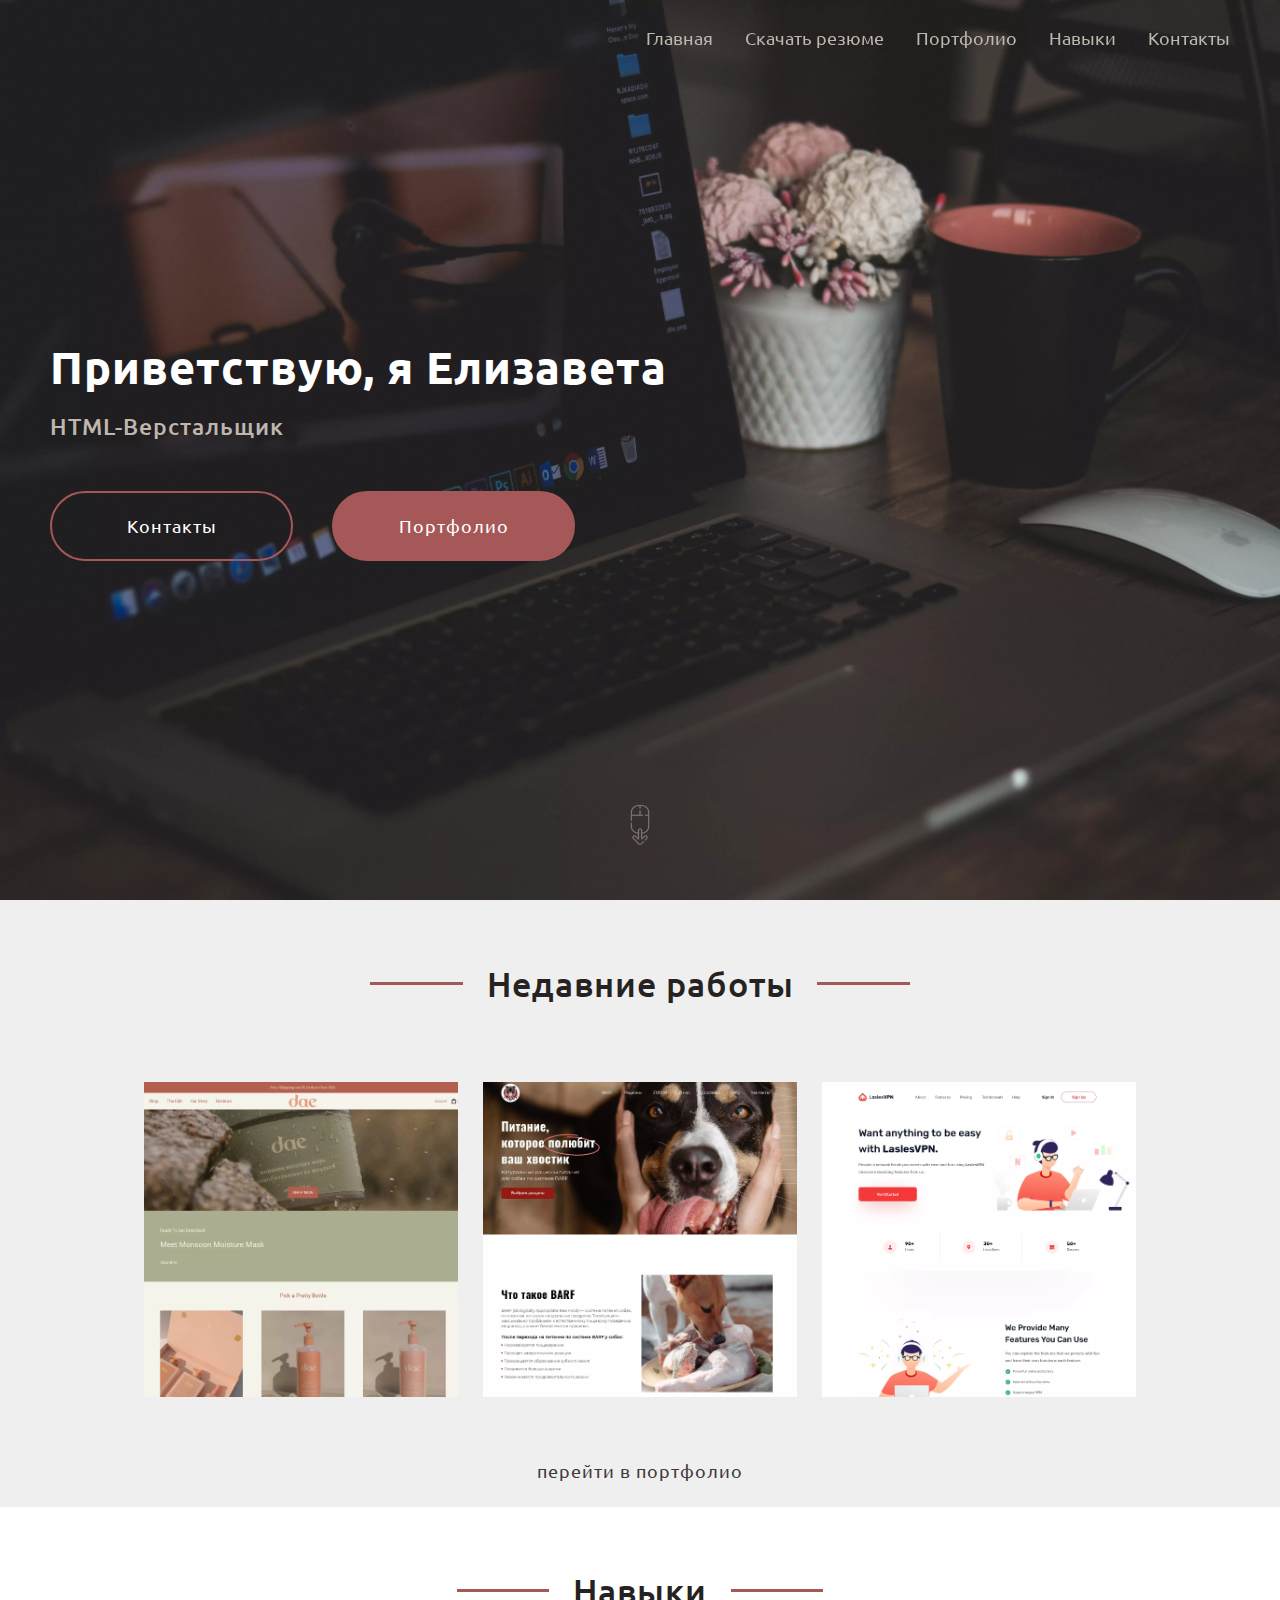
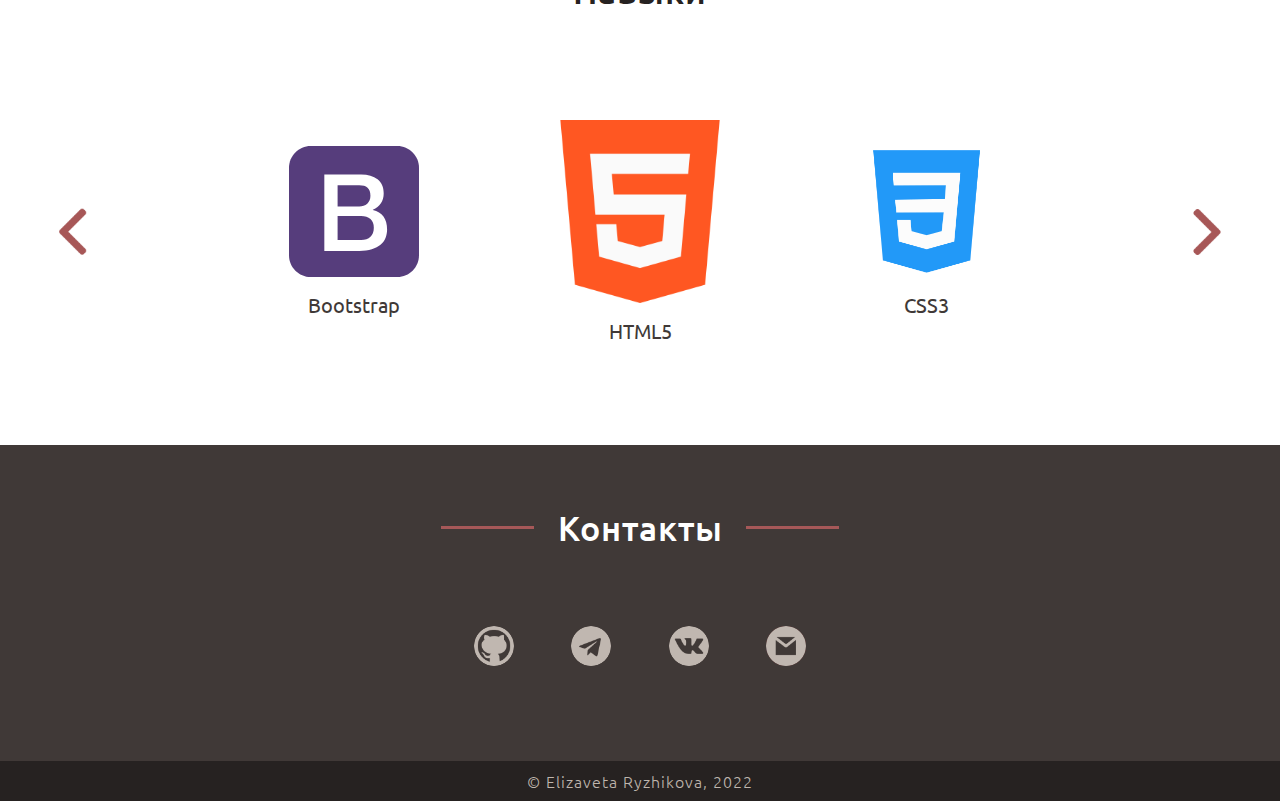
==== commit cd1b3a8b: "change year" ====
--- a/index.html
+++ b/index.html
@@ -109,7 +109,7 @@
 				</div>
 			</div>
 		</div>
-		<p class="footer__copyright">© Elizaveta Ryzhikova, 2021</p>
+		<p class="footer__copyright">© Elizaveta Ryzhikova, 2022</p>
 	</footer>
 
 	<script src="slider.js"></script>
